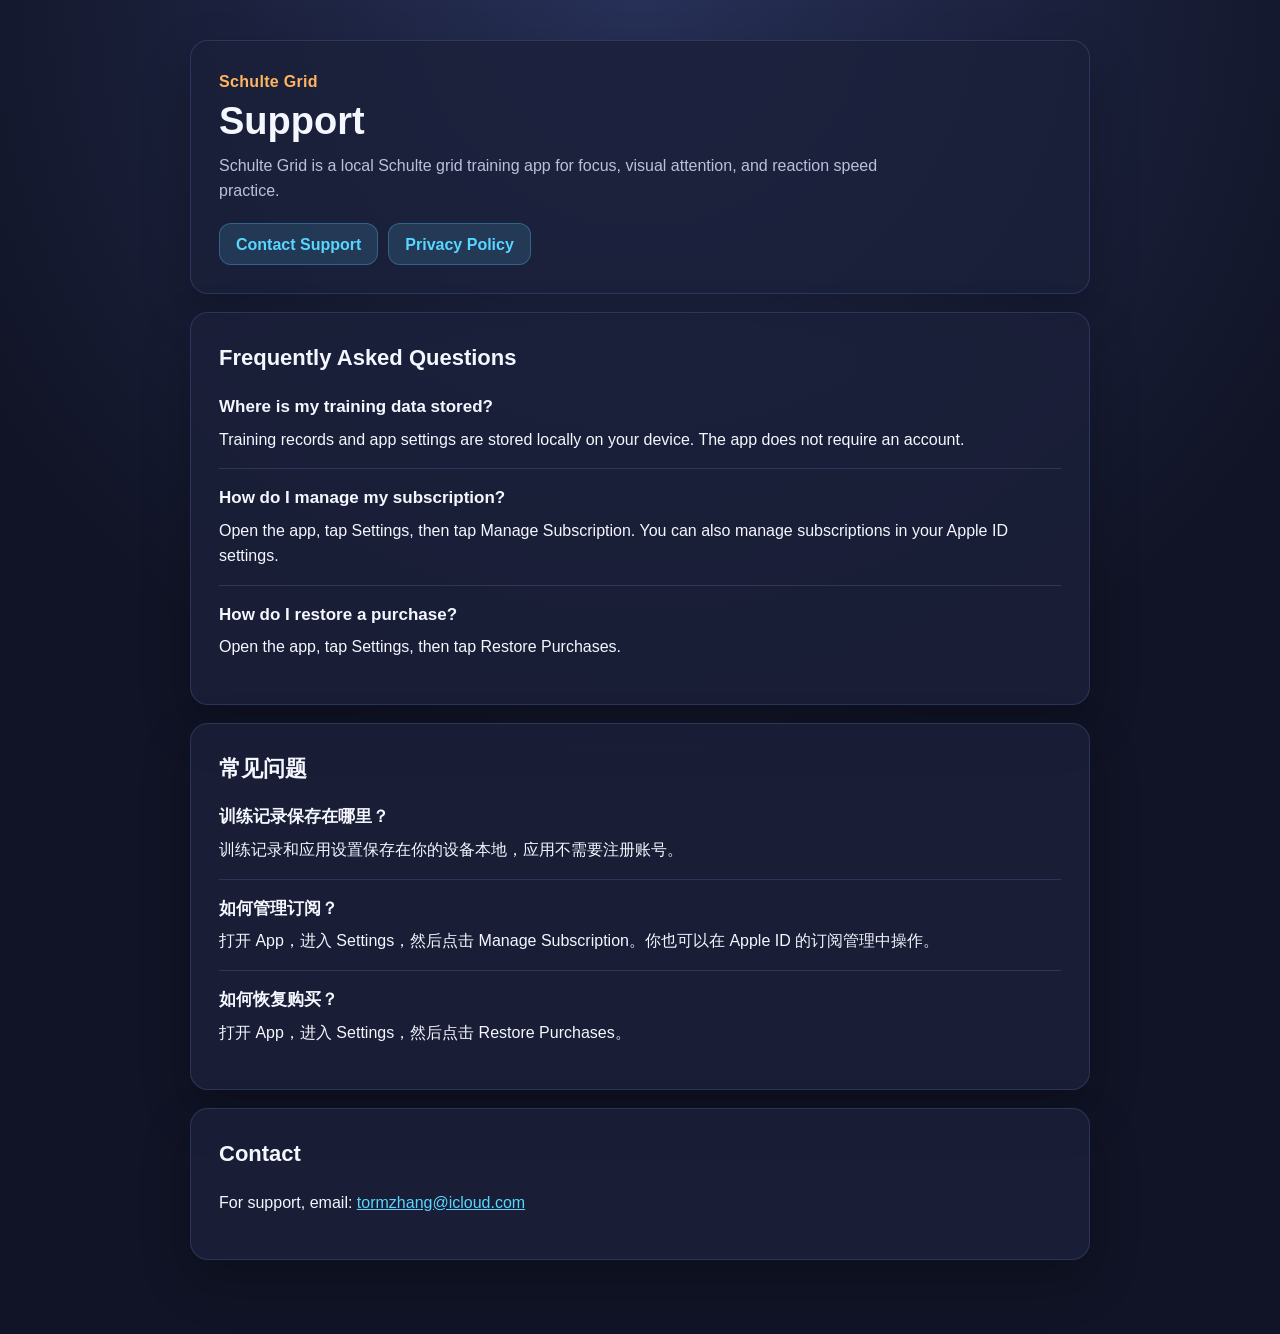
==== docs/index.html @ fb4a375d "Add files via upload" ====
<!doctype html>
<html lang="en">
<head>
  <meta charset="utf-8">
  <meta name="viewport" content="width=device-width, initial-scale=1">
  <title>Schulte Grid Support</title>
  <link rel="stylesheet" href="styles.css">
</head>
<body>
  <main class="page">
    <section class="hero">
      <p class="eyebrow">Schulte Grid</p>
      <h1>Support</h1>
      <p class="lead">Schulte Grid is a local Schulte grid training app for focus, visual attention, and reaction speed practice.</p>
      <div class="actions">
        <a href="#contact">Contact Support</a>
        <a href="privacy.html">Privacy Policy</a>
      </div>
    </section>

    <section class="section">
      <h2>Frequently Asked Questions</h2>
      <div class="item">
        <h3>Where is my training data stored?</h3>
        <p>Training records and app settings are stored locally on your device. The app does not require an account.</p>
      </div>
      <div class="item">
        <h3>How do I manage my subscription?</h3>
        <p>Open the app, tap Settings, then tap Manage Subscription. You can also manage subscriptions in your Apple ID settings.</p>
      </div>
      <div class="item">
        <h3>How do I restore a purchase?</h3>
        <p>Open the app, tap Settings, then tap Restore Purchases.</p>
      </div>
    </section>

    <section class="section zh">
      <h2>常见问题</h2>
      <div class="item">
        <h3>训练记录保存在哪里？</h3>
        <p>训练记录和应用设置保存在你的设备本地，应用不需要注册账号。</p>
      </div>
      <div class="item">
        <h3>如何管理订阅？</h3>
        <p>打开 App，进入 Settings，然后点击 Manage Subscription。你也可以在 Apple ID 的订阅管理中操作。</p>
      </div>
      <div class="item">
        <h3>如何恢复购买？</h3>
        <p>打开 App，进入 Settings，然后点击 Restore Purchases。</p>
      </div>
    </section>

    <section id="contact" class="section contact">
      <h2>Contact</h2>
      <p>For support, email: <a href="mailto:tormzhang@icloud.com">tormzhang@icloud.com</a></p>
    </section>
  </main>
</body>
</html>
---- docs/styles.css ----
:root {
  color-scheme: dark;
  --bg: #111426;
  --panel: rgba(27, 32, 58, 0.82);
  --text: #f5f7ff;
  --muted: #b9c1d9;
  --line: rgba(130, 160, 255, 0.18);
  --accent: #58d6ff;
  --accent-2: #ffb45f;
}

* {
  box-sizing: border-box;
}

body {
  margin: 0;
  font-family: -apple-system, BlinkMacSystemFont, "Segoe UI", sans-serif;
  background: radial-gradient(circle at top, #273057 0, var(--bg) 52%);
  color: var(--text);
  line-height: 1.58;
}

a {
  color: var(--accent);
}

.page {
  width: min(900px, calc(100% - 32px));
  margin: 0 auto;
  padding: 40px 0 56px;
}

.hero,
.section {
  background: var(--panel);
  border: 1px solid var(--line);
  border-radius: 18px;
  padding: 28px;
  margin-bottom: 18px;
  box-shadow: 0 20px 50px rgba(0, 0, 0, 0.24);
}

.eyebrow {
  margin: 0 0 6px;
  color: var(--accent-2);
  font-weight: 700;
  letter-spacing: 0.02em;
}

h1,
h2,
h3,
p {
  margin-top: 0;
}

h1 {
  font-size: 38px;
  line-height: 1.12;
  margin-bottom: 10px;
}

h2 {
  font-size: 22px;
  margin-bottom: 18px;
}

h3 {
  font-size: 17px;
  margin-bottom: 6px;
}

.lead {
  color: var(--muted);
  max-width: 680px;
}

.actions {
  display: flex;
  flex-wrap: wrap;
  gap: 10px;
  margin-top: 20px;
}

.actions a {
  display: inline-flex;
  align-items: center;
  justify-content: center;
  min-height: 42px;
  padding: 0 16px;
  border-radius: 12px;
  background: rgba(88, 214, 255, 0.14);
  border: 1px solid rgba(88, 214, 255, 0.28);
  text-decoration: none;
  font-weight: 700;
}

.item {
  border-top: 1px solid var(--line);
  padding-top: 16px;
  margin-top: 16px;
}

.item:first-of-type {
  border-top: 0;
  padding-top: 0;
  margin-top: 0;
}

.zh {
  font-family: -apple-system, BlinkMacSystemFont, "PingFang SC", "Microsoft YaHei", sans-serif;
}

.contact .note {
  color: var(--accent-2);
  font-size: 14px;
}

@media (max-width: 520px) {
  .page {
    width: min(100% - 24px, 900px);
    padding-top: 24px;
  }

  .hero,
  .section {
    padding: 22px;
    border-radius: 14px;
  }

  h1 {
    font-size: 31px;
  }
}
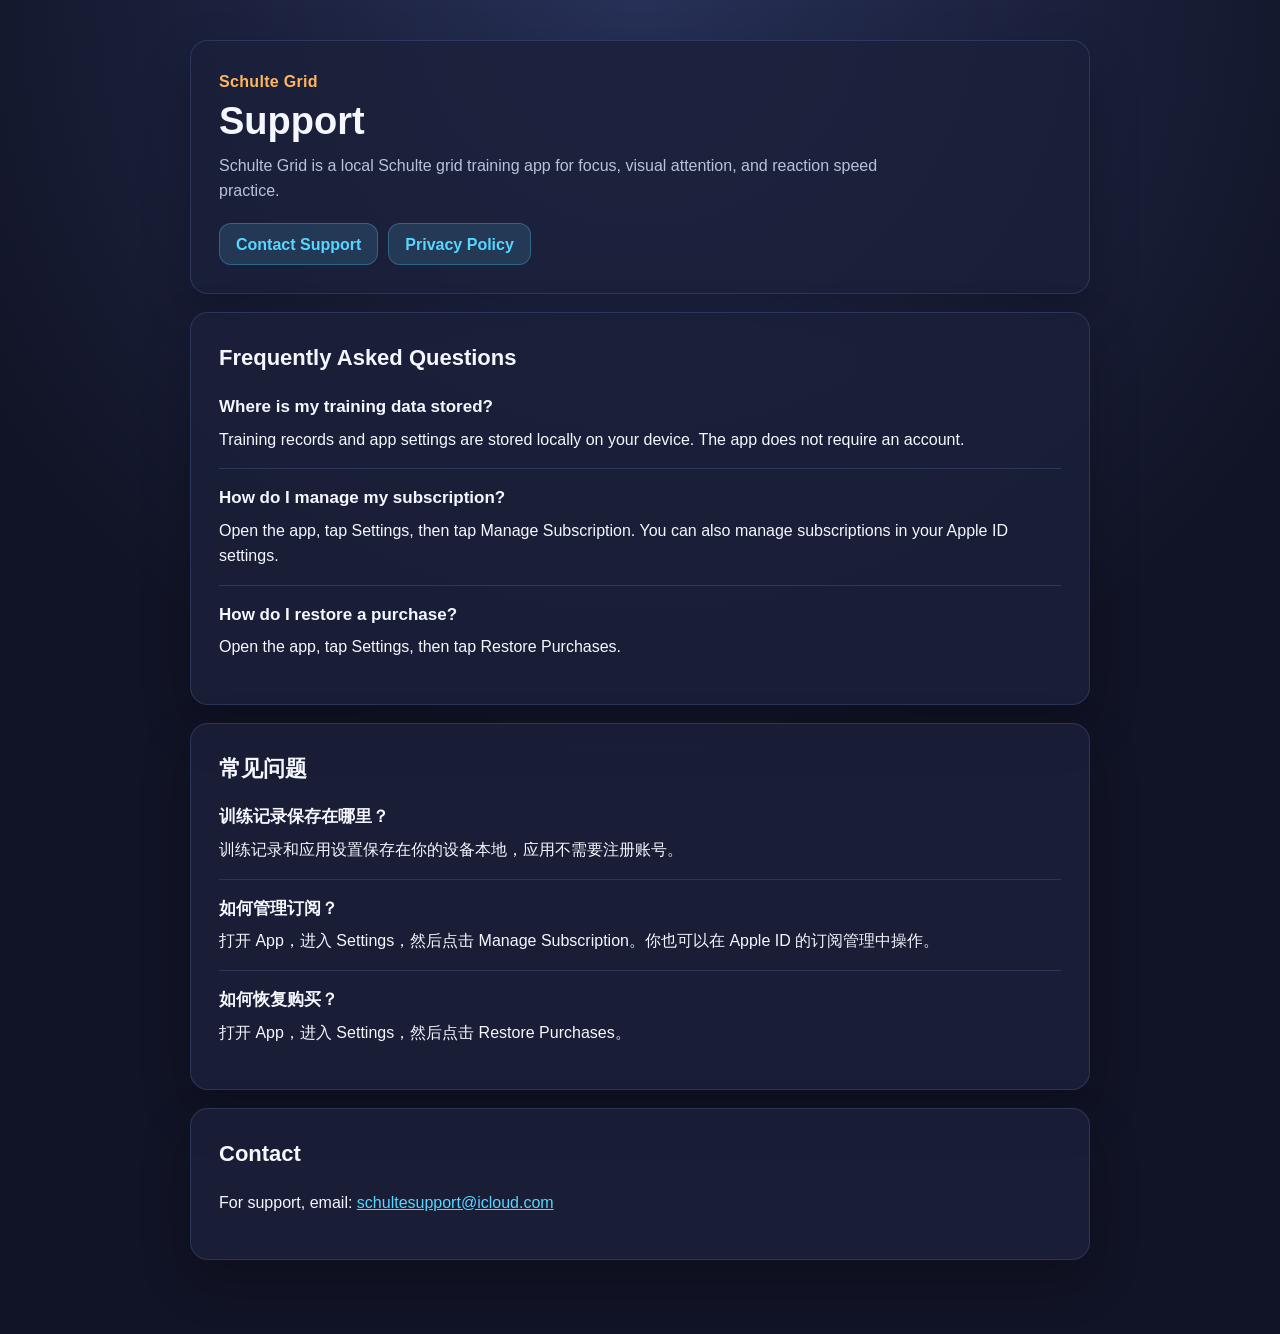
==== commit 7c0c577f: "Add files via upload" ====
--- a/docs/index.html
+++ b/docs/index.html
@@ -52,7 +52,7 @@
 
     <section id="contact" class="section contact">
       <h2>Contact</h2>
-      <p>For support, email: <a href="mailto:tormzhang@icloud.com">tormzhang@icloud.com</a></p>
+      <p>For support, email: <a href="mailto:schultesupport@icloud.com">schultesupport@icloud.com</a></p>
     </section>
   </main>
 </body>
